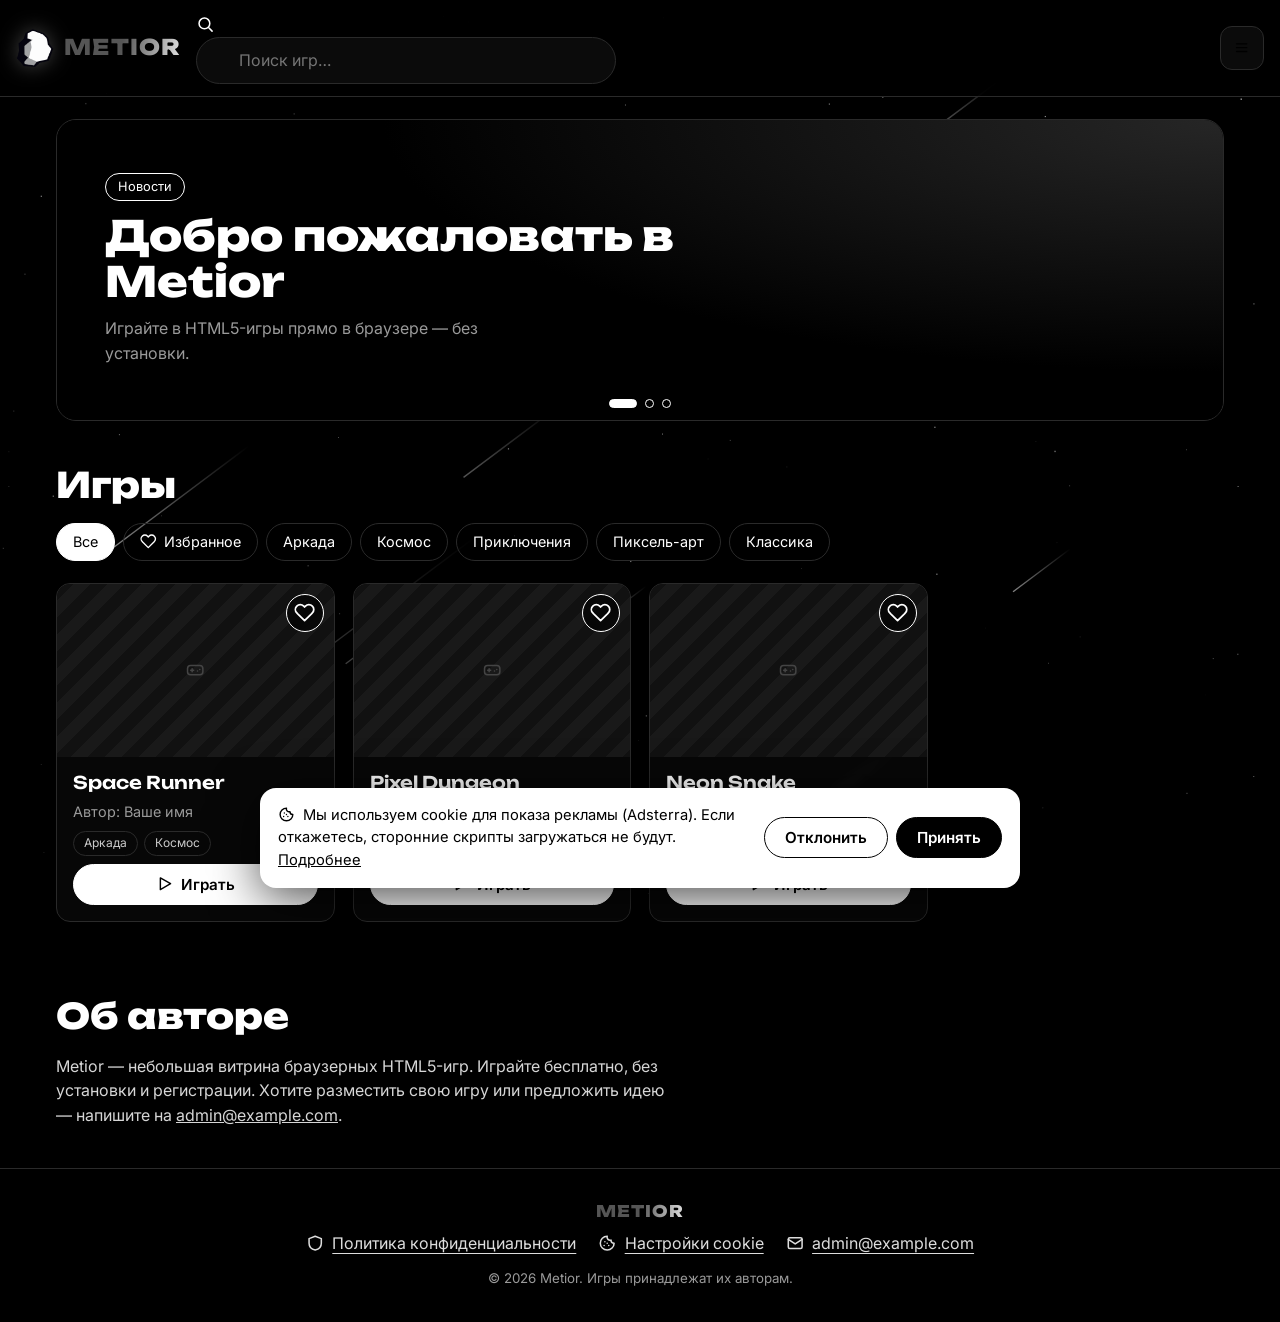
==== index.html @ e120f951 "Add files via upload" ====
<!DOCTYPE html>
<html lang="ru">
<head>
<meta charset="utf-8">
<meta name="viewport" content="width=device-width, initial-scale=1, viewport-fit=cover">
<meta name="referrer" content="strict-origin-when-cross-origin">
<meta name="description" content="Metior — каталог бесплатных HTML5-игр, которые запускаются прямо в браузере.">
<title>Metior — HTML5-игры в браузере</title>
<link rel="preconnect" href="https://fonts.googleapis.com">
<link rel="preconnect" href="https://fonts.gstatic.com" crossorigin>
<link href="https://fonts.googleapis.com/css2?family=Unbounded:wght@500;800&family=Inter:wght@400;500;600&display=swap" rel="stylesheet">
<link rel="icon" href="favicon.png" type="image/png">
<link rel="stylesheet" href="style.css">
</head>
<body>
<canvas id="bg" aria-hidden="true"></canvas>

<header class="top">
  <a class="brand" href="./" aria-label="Metior — на главную">
    <img class="logo" src="logo.png" width="38" height="38" alt="">
    <span class="brand-name">METIOR</span>
  </a>
  <form class="search" role="search" onsubmit="return false">
    <span class="si" data-i="search"></span>
    <input id="q" type="search" placeholder="Поиск игр…" autocomplete="off" aria-label="Поиск игр">
  </form>
  <button id="menuBtn" class="burger" aria-label="Меню" aria-expanded="false" aria-controls="drawer"><svg class="ico burger-ico" viewBox="0 0 24 24" aria-hidden="true"><line x1="4" y1="6" x2="20" y2="6"/><line x1="4" y1="12" x2="20" y2="12"/><line x1="4" y1="18" x2="20" y2="18"/></svg></button>
</header>

<!-- ВСТАВИТЬ КОД ADSTERRA ЗДЕСЬ (верхний баннер)
<div class="ad ad-top"></div>
-->

<main>
  <section class="slider" id="slider" aria-label="Новости и анонсы" aria-roledescription="карусель">
    <div class="track" id="track"></div>
    <div class="dots" id="dots"></div>
  </section>

  <section id="recent" class="games recent" hidden>
    <h2>Недавно играли</h2>
    <div class="grid" id="recentGrid"></div>
  </section>

  <section id="games" class="games">
    <h2>Игры</h2>
    <div class="chips" id="chips" role="group" aria-label="Фильтр по тегам"></div>
    <div class="grid" id="grid"></div>
    <p class="empty" id="empty" hidden><span data-i="search"></span> Ничего не найдено. Попробуйте другой запрос или тег.</p>
  </section>
  <section id="about" class="games about">
    <h2>Об авторе</h2>
    <p><!-- ЗАМЕНИТЕ НА СВОЙ ТЕКСТ -->Metior — небольшая витрина браузерных HTML5-игр. Играйте бесплатно, без установки и регистрации. Хотите разместить свою игру или предложить идею — напишите на <a href="mailto:admin@example.com">admin@example.com</a>.</p>
  </section>
</main>

<!-- ВСТАВИТЬ КОД ADSTERRA ЗДЕСЬ (нижний баннер)
<div class="ad ad-bottom"></div>
-->

<footer class="foot" id="contacts">
  <span class="brand-name small">METIOR</span>
  <nav aria-label="Правовая информация">
    <a href="privacy.html"><span data-i="shield"></span>Политика конфиденциальности</a>
    <button type="button" id="cookieSettings" class="linklike"><span data-i="cookie"></span>Настройки cookie</button>
    <a href="mailto:admin@example.com"><span data-i="mail"></span>admin@example.com</a>
  </nav>
  <small>© <span id="year"></span> Metior. Игры принадлежат их авторам.</small>
</footer>

<div id="scrim" class="scrim"></div>
<aside id="drawer" class="drawer" aria-label="Разделы сайта">
  <p class="drawer-title">Разделы</p>
  <nav>
    <a href="#games"><span data-i="grid"></span>Каталог</a>
    <a href="#slider"><span data-i="news"></span>Новости</a>
    <a href="#recent" id="navRecent" hidden><span data-i="clock"></span>Недавно играли</a>
    <a href="#about"><span data-i="user"></span>Об авторе</a>
    <a href="privacy.html"><span data-i="shield"></span>Политика конфиденциальности</a>
    <a href="#contacts"><span data-i="mail"></span>Контакты</a>
  </nav>
  <p class="drawer-note">Нажмите Esc, чтобы закрыть</p>
</aside>

<div id="player" class="player" hidden>
  <div class="player-bar">
    <a class="btn ghost" href="#games"><span data-i="back"></span>Назад в каталог</a>
    <strong id="playerTitle"></strong>
    <button class="btn ghost" id="fsBtn" type="button"><span data-i="expand"></span>На весь экран</button>
  </div>
  <iframe id="frame" title="Игра" allow="fullscreen; autoplay; gamepad" allowfullscreen referrerpolicy="no-referrer"
    sandbox="allow-scripts allow-same-origin allow-pointer-lock allow-forms allow-popups"></iframe>
</div>

<div id="cookie" class="cookie" role="dialog" aria-label="Согласие на cookie" hidden>
  <p><span data-i="cookie"></span> Мы используем cookie для показа рекламы (Adsterra). Если откажетесь, сторонние скрипты загружаться не будут. <a href="privacy.html">Подробнее</a></p>
  <div class="cookie-btns">
    <button class="btn ghost" id="cookieNo" type="button">Отклонить</button>
    <button class="btn" id="cookieYes" type="button">Принять</button>
  </div>
</div>

<script src="script.js"></script>
</body>
</html>
---- style.css ----
:root{--bg:#000;--fg:#fff;--dim:#9a9a9a;--line:#2a2a2a;--card:rgba(10,10,10,.72);--r:14px;--ease:cubic-bezier(.2,.8,.2,1)}
*{box-sizing:border-box;margin:0}
html{scroll-behavior:smooth;scroll-padding-top:84px}
body{background:var(--bg);color:var(--fg);font:400 16px/1.55 Inter,system-ui,sans-serif;min-height:100vh;overflow-x:hidden}
body.lock{overflow:hidden}
a{color:inherit}
:focus-visible{outline:2px solid #fff;outline-offset:3px}
#bg{position:fixed;inset:0;width:100%;height:100%;z-index:-1}

/* Шапка */
.top{position:sticky;top:0;z-index:20;display:flex;align-items:center;gap:14px;padding:12px max(16px,env(safe-area-inset-right)) 12px max(16px,env(safe-area-inset-left));background:rgba(0,0,0,.65);backdrop-filter:blur(14px);-webkit-backdrop-filter:blur(14px);border-bottom:1px solid var(--line)}
.brand{display:flex;align-items:center;gap:10px;text-decoration:none}
.logo{display:block;object-fit:contain;filter:drop-shadow(0 0 10px rgba(255,255,255,.25));transition:transform .5s var(--ease)}
.brand:hover .logo{transform:rotate(-20deg) scale(1.1)}
.brand-name{font:800 1.35rem/1 Unbounded,sans-serif;letter-spacing:.06em;background:linear-gradient(100deg,#555 20%,#fff 45%,#555 70%);background-size:250% 100%;-webkit-background-clip:text;background-clip:text;color:transparent;animation:shine 4s linear infinite}
.brand-name.small{font-size:1rem}
@keyframes shine{to{background-position:-250% 0}}
.search{flex:1;max-width:420px;position:relative}
.si{position:absolute;left:14px;top:50%;transform:translateY(-50%);color:var(--dim);pointer-events:none;display:flex}
.search input{width:100%;padding:10px 16px 10px 42px;border-radius:99px;border:1px solid var(--line);background:#0b0b0b;color:#fff;font:inherit;transition:border-color .2s,box-shadow .3s}
.search input:focus{outline:0;border-color:#fff;box-shadow:0 0 0 4px rgba(255,255,255,.12)}
.burger{margin-left:auto;width:44px;height:44px;border:1px solid var(--line);border-radius:12px;background:#0b0b0b;display:grid;place-content:center;gap:5px;cursor:pointer;transition:border-color .2s}
.burger:hover{border-color:#fff}
.burger-ico{width:24px;height:24px}
.burger-ico line{transform-box:fill-box;transform-origin:center;transition:transform .35s var(--ease),opacity .2s}
.menu-open .burger-ico line:nth-child(1){transform:translateY(6px) rotate(45deg)}
.menu-open .burger-ico line:nth-child(2){opacity:0}
.menu-open .burger-ico line:nth-child(3){transform:translateY(-6px) rotate(-45deg)}

/* Боковая карточка меню */
.scrim{position:fixed;inset:0;z-index:30;background:rgba(0,0,0,.6);opacity:0;pointer-events:none;transition:opacity .3s}
.drawer{position:fixed;z-index:40;top:12px;right:12px;bottom:12px;width:min(320px,calc(100% - 24px));padding:26px 22px;background:#fff;color:#000;border-radius:20px;transform:translateX(calc(100% + 24px));transition:transform .45s var(--ease);display:flex;flex-direction:column;gap:12px}
.menu-open .scrim{opacity:1;pointer-events:auto}
.menu-open .drawer{transform:none}
.drawer-title{font:800 1.2rem Unbounded,sans-serif}
.drawer nav{display:flex;flex-direction:column}
.drawer nav a{display:flex;align-items:center;gap:12px;padding:14px 4px;border-bottom:1px solid #ddd;text-decoration:none;font-weight:600;transition:padding-left .25s var(--ease)}
.drawer nav a:hover{padding-left:14px}
.drawer-note{margin-top:auto;color:#666;font-size:.85rem}

main{max-width:1200px;margin:0 auto;padding:22px 16px 10px}

/* Слайдер */
.slider{position:relative;overflow:hidden;border-radius:20px;border:1px solid var(--line);background:#050505}
.track{display:flex;transition:transform .8s var(--ease)}
.slide{min-width:100%;min-height:clamp(190px,34vw,300px);padding:clamp(22px,5vw,48px);display:flex;flex-direction:column;justify-content:center;align-items:flex-start;gap:12px;text-decoration:none;background:radial-gradient(120% 140% at 100% 0,#262626 0,#000 60%)}
.slide .tag{font-size:.8rem;padding:3px 12px;border:1px solid #fff;border-radius:99px}
.slide h3{font:800 clamp(1.4rem,4.5vw,2.6rem)/1.1 Unbounded,sans-serif;max-width:18ch}
.slide p{color:var(--dim);max-width:46ch}
.dots{position:absolute;left:0;right:0;bottom:12px;display:flex;justify-content:center;gap:8px}
.dots button{width:9px;height:9px;padding:0;border-radius:99px;border:1px solid #fff;background:transparent;cursor:pointer;transition:width .35s var(--ease),background .2s}
.dots button.on{width:28px;background:#fff}

/* Игры */
.games{padding:42px 0 30px}
.games h2{font:800 clamp(1.6rem,4vw,2.2rem) Unbounded,sans-serif;margin-bottom:16px}
.chips{display:flex;flex-wrap:wrap;gap:8px;margin-bottom:22px}
.chip{display:inline-flex;align-items:center;gap:7px;padding:7px 16px;border-radius:99px;border:1px solid var(--line);background:transparent;color:#fff;font:inherit;font-size:.9rem;cursor:pointer;transition:background .2s,color .2s,border-color .2s}
.chip:hover{border-color:#fff}
.chip.on{background:#fff;color:#000;border-color:#fff}
.grid{display:grid;grid-template-columns:repeat(auto-fill,minmax(250px,1fr));gap:18px}
.card{display:flex;flex-direction:column;background:var(--card);border:1px solid var(--line);border-radius:var(--r);overflow:hidden;backdrop-filter:blur(6px);transition:transform .4s var(--ease),border-color .3s,box-shadow .4s}
.card:hover{transform:translateY(-6px);border-color:#fff;box-shadow:0 14px 40px rgba(255,255,255,.1)}
.cover{aspect-ratio:16/10;overflow:hidden;display:grid;place-items:center;background:repeating-linear-gradient(135deg,#111 0 12px,#191919 12px 24px)}
.cover img{width:100%;height:100%;object-fit:cover;filter:grayscale(1);transition:transform .6s var(--ease),filter .4s}
.card:hover .cover img{transform:scale(1.07);filter:grayscale(0)}
.ph{width:56px;height:56px;color:#444;stroke-width:1.5}
.info{display:flex;flex-direction:column;gap:8px;padding:14px 16px 16px;flex:1}
.info h3{font:600 1.1rem/1.25 Unbounded,sans-serif}
.author{color:var(--dim);font-size:.9rem}
.tags{display:flex;flex-wrap:wrap;gap:6px}
.tags span{font-size:.75rem;padding:2px 10px;border:1px solid var(--line);border-radius:99px;color:#ccc}
.info .btn{margin-top:auto}
.empty{color:var(--dim);padding:30px 0;text-align:center}
.ico{width:1.15em;height:1.15em;flex:none;fill:none;stroke:currentColor;stroke-width:2;stroke-linecap:round;stroke-linejoin:round;vertical-align:-.2em}

/* Кнопки */
.btn{display:inline-flex;justify-content:center;align-items:center;gap:8px;padding:10px 20px;border-radius:99px;border:1px solid #fff;background:#fff;color:#000;font:600 .95rem Inter,sans-serif;text-decoration:none;cursor:pointer;transition:transform .2s var(--ease),background .2s,color .2s}
.btn:hover{transform:translateY(-2px)}
.btn:active{transform:scale(.97)}
.btn.ghost{background:transparent;color:#fff}
.btn.ghost:hover{background:#fff;color:#000}

/* Плеер */
.player{position:fixed;inset:0;z-index:50;background:#000;display:flex;flex-direction:column;animation:pop .35s var(--ease)}
.player[hidden]{display:none}
@keyframes pop{from{opacity:0;transform:scale(.98)}}
.player-bar{display:flex;align-items:center;justify-content:space-between;gap:10px;padding:10px 14px;border-bottom:1px solid var(--line)}
.player-bar strong{font:600 1rem Unbounded,sans-serif;overflow:hidden;text-overflow:ellipsis;white-space:nowrap}
.player iframe{flex:1;width:100%;border:0;background:#000}

/* Подвал */
.foot{display:flex;flex-direction:column;align-items:center;gap:12px;padding:34px 16px calc(34px + env(safe-area-inset-bottom));border-top:1px solid var(--line);background:rgba(0,0,0,.7);text-align:center}
.foot nav{display:flex;flex-wrap:wrap;justify-content:center;gap:8px 22px}
.foot a,.linklike{display:inline-flex;align-items:center;gap:8px;color:#ddd;text-underline-offset:4px}
.linklike{background:none;border:0;font:inherit;cursor:pointer;text-decoration:underline;padding:0}
.foot a:hover,.linklike:hover{color:#fff}
.foot small{color:var(--dim)}

/* Cookie */
.cookie{position:fixed;z-index:60;left:12px;right:12px;bottom:calc(12px + env(safe-area-inset-bottom));max-width:760px;margin:0 auto;display:flex;flex-wrap:wrap;align-items:center;justify-content:space-between;gap:12px;padding:16px 18px;background:#fff;color:#000;border-radius:16px;box-shadow:0 10px 50px rgba(0,0,0,.7);animation:up .5s var(--ease)}
.cookie[hidden]{display:none}
.cookie p{flex:1 1 280px;font-size:.92rem}
.cookie p .ico{margin-right:4px}
.cookie-btns{display:flex;gap:8px}
.cookie .btn{border-color:#000;background:#000;color:#fff}
.cookie .btn.ghost{background:transparent;color:#000}
.cookie .btn.ghost:hover{background:#000;color:#fff}
@keyframes up{from{transform:translateY(120%)}}

/* Появление при прокрутке */
.reveal{opacity:0;transform:translateY(24px);transition:opacity .6s var(--ease),transform .6s var(--ease)}
.reveal.in{opacity:1;transform:none}

/* Privacy */
.doc{max-width:760px;margin:0 auto;padding:36px 16px 20px}
.doc h1{font:800 clamp(1.6rem,5vw,2.3rem) Unbounded,sans-serif;margin-bottom:6px}
.doc h2{font:600 1.15rem Unbounded,sans-serif;margin:30px 0 8px}
.doc p,.doc li{color:#d6d6d6;margin-bottom:8px}
.doc ul{padding-left:22px}
.doc .upd{color:var(--dim)}

@media (max-width:560px){
  .top{gap:10px}.brand-name{font-size:1.05rem}.logo{width:30px;height:30px}
  .grid{grid-template-columns:1fr}
  .player-bar strong{display:none}
}
@media (prefers-reduced-motion:reduce){
  *,*::before,*::after{animation:none!important;transition:none!important}
  html{scroll-behavior:auto}.reveal{opacity:1;transform:none}
}

/* Избранное, недавние, об авторе */
.card{position:relative}
.fav{display:grid;place-items:center;position:absolute;top:10px;right:10px;z-index:2;width:38px;height:38px;border-radius:50%;border:1px solid #fff;background:rgba(0,0,0,.65);color:#fff;font-size:1.15rem;line-height:1;cursor:pointer;backdrop-filter:blur(4px);transition:transform .25s var(--ease),background .2s,color .2s}
.fav:hover{transform:scale(1.12)}
.fav[aria-pressed="true"]{background:#fff;color:#000}
.fav[aria-pressed="true"] .ico{fill:currentColor}
.recent[hidden]{display:none}
.recent{padding-bottom:10px}
.about{max-width:62ch}
.about p{color:#d6d6d6}
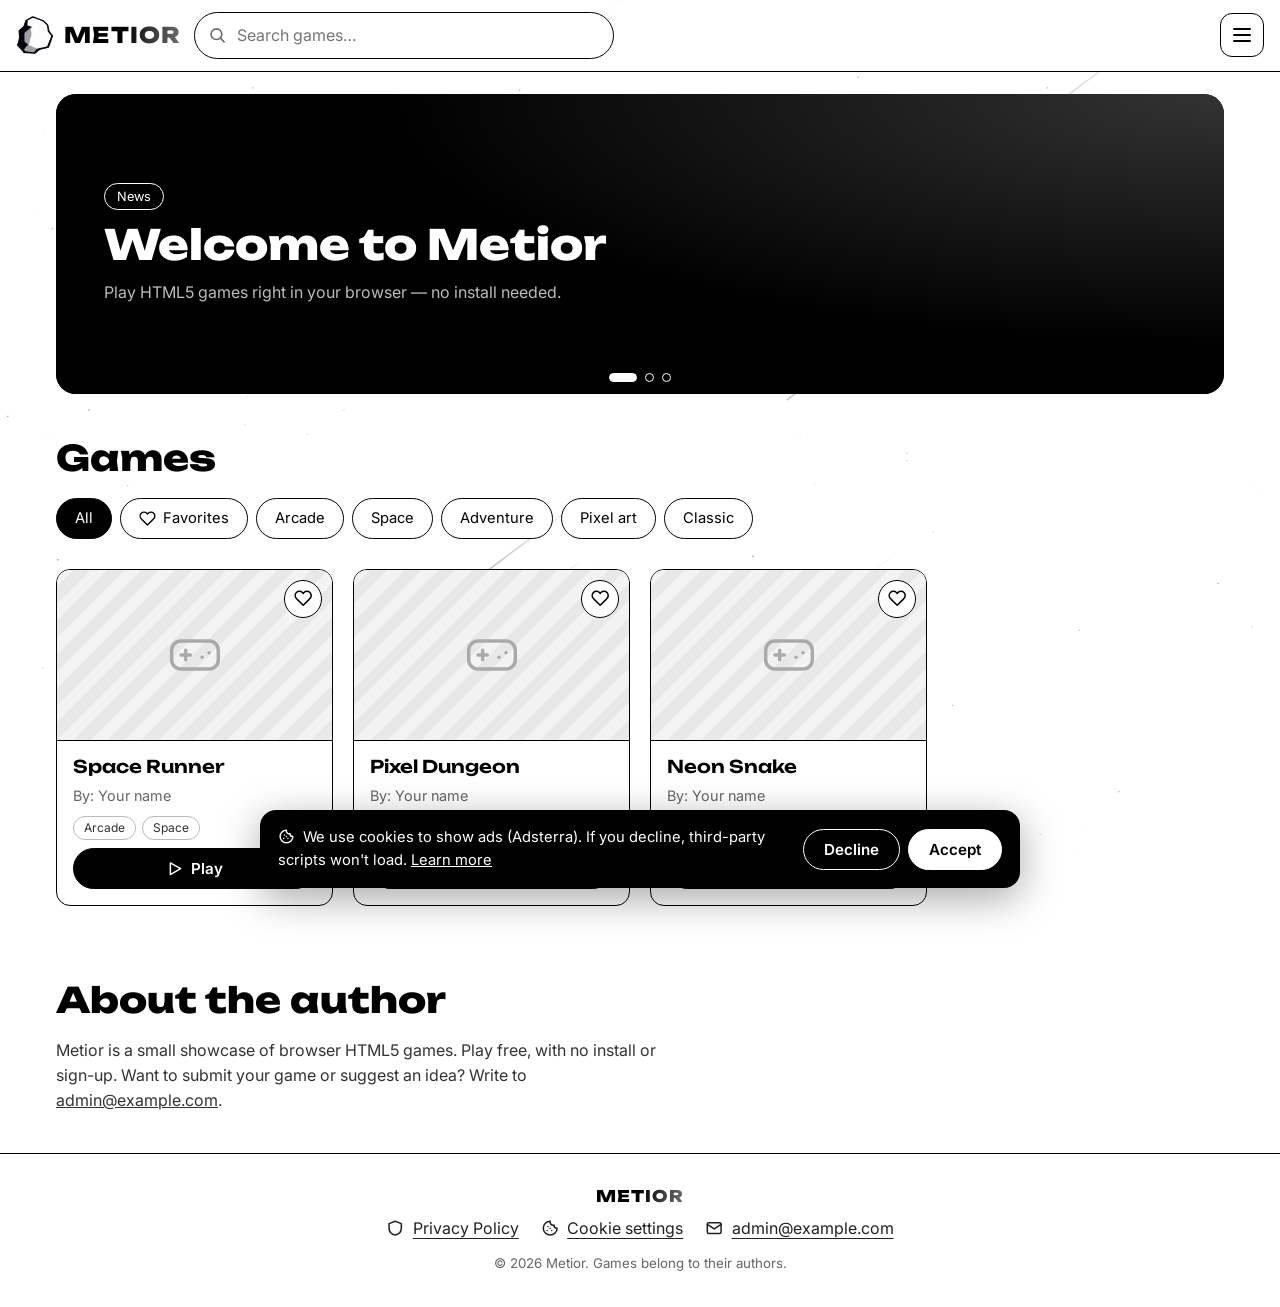
==== commit fb86dc0b: "Add files via upload" ====
--- a/index.html
+++ b/index.html
@@ -1,30 +1,30 @@
 <!DOCTYPE html>
-<html lang="ru">
+<html lang="en">
 <head>
 <meta charset="utf-8">
 <meta name="viewport" content="width=device-width, initial-scale=1, viewport-fit=cover">
 <meta name="referrer" content="strict-origin-when-cross-origin">
-<meta name="description" content="Metior — каталог бесплатных HTML5-игр, которые запускаются прямо в браузере.">
-<title>Metior — HTML5-игры в браузере</title>
+<meta name="description" content="Metior — free HTML5 games that run right in your browser.">
+<title>Metior — HTML5 games in your browser</title>
 <link rel="preconnect" href="https://fonts.googleapis.com">
 <link rel="preconnect" href="https://fonts.gstatic.com" crossorigin>
 <link href="https://fonts.googleapis.com/css2?family=Unbounded:wght@500;800&family=Inter:wght@400;500;600&display=swap" rel="stylesheet">
 <link rel="icon" href="favicon.png" type="image/png">
 <link rel="stylesheet" href="style.css">
 </head>
-<body>
+<body data-title="title_home">
 <canvas id="bg" aria-hidden="true"></canvas>
 
 <header class="top">
-  <a class="brand" href="./" aria-label="Metior — на главную">
+  <a class="brand" href="./" aria-label="Metior">
     <img class="logo" src="logo.png" width="38" height="38" alt="">
     <span class="brand-name">METIOR</span>
   </a>
   <form class="search" role="search" onsubmit="return false">
-    <span class="si" data-i="search"></span>
-    <input id="q" type="search" placeholder="Поиск игр…" autocomplete="off" aria-label="Поиск игр">
+    <span class="si"><span data-i="search"></span></span>
+    <input id="q" type="search" data-t-ph="search_ph" data-t-aria="search_aria" autocomplete="off">
   </form>
-  <button id="menuBtn" class="burger" aria-label="Меню" aria-expanded="false" aria-controls="drawer"><svg class="ico burger-ico" viewBox="0 0 24 24" aria-hidden="true"><line x1="4" y1="6" x2="20" y2="6"/><line x1="4" y1="12" x2="20" y2="12"/><line x1="4" y1="18" x2="20" y2="18"/></svg></button>
+  <button id="menuBtn" class="burger" data-t-aria="menu_aria" aria-expanded="false" aria-controls="drawer"><svg class="ico burger-ico" viewBox="0 0 24 24" aria-hidden="true"><line x1="4" y1="6" x2="20" y2="6"/><line x1="4" y1="12" x2="20" y2="12"/><line x1="4" y1="18" x2="20" y2="18"/></svg></button>
 </header>
 
 <!-- ВСТАВИТЬ КОД ADSTERRA ЗДЕСЬ (верхний баннер)
@@ -32,25 +32,27 @@
 -->
 
 <main>
-  <section class="slider" id="slider" aria-label="Новости и анонсы" aria-roledescription="карусель">
+  <section class="slider" id="slider" data-t-aria="news_aria" aria-roledescription="carousel">
     <div class="track" id="track"></div>
     <div class="dots" id="dots"></div>
   </section>
 
   <section id="recent" class="games recent" hidden>
-    <h2>Недавно играли</h2>
+    <h2 data-t="recent"></h2>
     <div class="grid" id="recentGrid"></div>
   </section>
 
   <section id="games" class="games">
-    <h2>Игры</h2>
-    <div class="chips" id="chips" role="group" aria-label="Фильтр по тегам"></div>
+    <h2 data-t="games"></h2>
+    <div class="chips" id="chips" role="group" data-t-aria="filter_aria"></div>
     <div class="grid" id="grid"></div>
-    <p class="empty" id="empty" hidden><span data-i="search"></span> Ничего не найдено. Попробуйте другой запрос или тег.</p>
+    <p class="empty" id="empty" hidden><span data-i="search"></span> <span data-t="empty"></span></p>
   </section>
+
   <section id="about" class="games about">
-    <h2>Об авторе</h2>
-    <p><!-- ЗАМЕНИТЕ НА СВОЙ ТЕКСТ -->Metior — небольшая витрина браузерных HTML5-игр. Играйте бесплатно, без установки и регистрации. Хотите разместить свою игру или предложить идею — напишите на <a href="mailto:admin@example.com">admin@example.com</a>.</p>
+    <h2 data-t="about_title"></h2>
+    <!-- ЗАМЕНИТЕ ТЕКСТ В script.js (I18N: about_text) -->
+    <p><span data-t="about_text"></span> <a href="mailto:admin@example.com">admin@example.com</a>.</p>
   </section>
 </main>
 
@@ -60,43 +62,55 @@
 
 <footer class="foot" id="contacts">
   <span class="brand-name small">METIOR</span>
-  <nav aria-label="Правовая информация">
-    <a href="privacy.html"><span data-i="shield"></span>Политика конфиденциальности</a>
-    <button type="button" id="cookieSettings" class="linklike"><span data-i="cookie"></span>Настройки cookie</button>
+  <nav aria-label="Legal">
+    <a href="privacy.html"><span data-i="shield"></span><span data-t="privacy"></span></a>
+    <button type="button" id="cookieSettings" class="linklike"><span data-i="cookie"></span><span data-t="cookie_settings"></span></button>
     <a href="mailto:admin@example.com"><span data-i="mail"></span>admin@example.com</a>
   </nav>
-  <small>© <span id="year"></span> Metior. Игры принадлежат их авторам.</small>
+  <small>© <span id="year"></span> Metior. <span data-t="rights"></span></small>
 </footer>
 
 <div id="scrim" class="scrim"></div>
-<aside id="drawer" class="drawer" aria-label="Разделы сайта">
-  <p class="drawer-title">Разделы</p>
+<aside id="drawer" class="drawer" aria-label="Menu">
+  <p class="drawer-title" data-t="sections"></p>
   <nav>
-    <a href="#games"><span data-i="grid"></span>Каталог</a>
-    <a href="#slider"><span data-i="news"></span>Новости</a>
-    <a href="#recent" id="navRecent" hidden><span data-i="clock"></span>Недавно играли</a>
-    <a href="#about"><span data-i="user"></span>Об авторе</a>
-    <a href="privacy.html"><span data-i="shield"></span>Политика конфиденциальности</a>
-    <a href="#contacts"><span data-i="mail"></span>Контакты</a>
+    <a href="#games"><span data-i="grid"></span><span data-t="catalog"></span></a>
+    <a href="#slider"><span data-i="news"></span><span data-t="news"></span></a>
+    <a href="#recent" id="navRecent" hidden><span data-i="clock"></span><span data-t="recent"></span></a>
+    <a href="#about"><span data-i="user"></span><span data-t="about"></span></a>
+    <a href="privacy.html"><span data-i="shield"></span><span data-t="privacy"></span></a>
+    <a href="#contacts"><span data-i="mail"></span><span data-t="contacts"></span></a>
+    <button type="button" data-open-settings><span data-i="sliders"></span><span data-t="settings"></span></button>
   </nav>
-  <p class="drawer-note">Нажмите Esc, чтобы закрыть</p>
+  <p class="drawer-note" data-t="esc_note"></p>
 </aside>
+
+<div id="settings" class="modal" role="dialog" aria-modal="true" aria-labelledby="setTitle" hidden>
+  <div class="modal-card">
+    <div class="modal-head">
+      <h2 id="setTitle" data-t="settings"></h2>
+      <button type="button" class="iconbtn" id="settingsClose" data-t-aria="close"><span data-i="x"></span></button>
+    </div>
+    <p class="set-label"><span data-i="globe"></span><span data-t="language"></span></p>
+    <div class="seg" role="group"><button type="button" data-lang-btn="en">English</button><button type="button" data-lang-btn="ru">Русский</button></div>
+  </div>
+</div>
 
 <div id="player" class="player" hidden>
   <div class="player-bar">
-    <a class="btn ghost" href="#games"><span data-i="back"></span>Назад в каталог</a>
+    <a class="btn ghost" href="#games"><span data-i="back"></span><span data-t="back"></span></a>
     <strong id="playerTitle"></strong>
-    <button class="btn ghost" id="fsBtn" type="button"><span data-i="expand"></span>На весь экран</button>
+    <button class="btn ghost" id="fsBtn" type="button"><span data-i="expand"></span><span data-t="fullscreen"></span></button>
   </div>
-  <iframe id="frame" title="Игра" allow="fullscreen; autoplay; gamepad" allowfullscreen referrerpolicy="no-referrer"
+  <iframe id="frame" title="Game" allow="fullscreen; autoplay; gamepad" allowfullscreen referrerpolicy="no-referrer"
     sandbox="allow-scripts allow-same-origin allow-pointer-lock allow-forms allow-popups"></iframe>
 </div>
 
-<div id="cookie" class="cookie" role="dialog" aria-label="Согласие на cookie" hidden>
-  <p><span data-i="cookie"></span> Мы используем cookie для показа рекламы (Adsterra). Если откажетесь, сторонние скрипты загружаться не будут. <a href="privacy.html">Подробнее</a></p>
+<div id="cookie" class="cookie" role="dialog" aria-label="Cookies" hidden>
+  <p><span data-i="cookie"></span> <span data-t="cookie_text"></span> <a href="privacy.html" data-t="learn_more"></a></p>
   <div class="cookie-btns">
-    <button class="btn ghost" id="cookieNo" type="button">Отклонить</button>
-    <button class="btn" id="cookieYes" type="button">Принять</button>
+    <button class="btn ghost" id="cookieNo" type="button" data-t="decline"></button>
+    <button class="btn" id="cookieYes" type="button" data-t="accept"></button>
   </div>
 </div>
 
--- a/style.css
+++ b/style.css
@@ -1,52 +1,59 @@
-:root{--bg:#000;--fg:#fff;--dim:#9a9a9a;--line:#2a2a2a;--card:rgba(10,10,10,.72);--r:14px;--ease:cubic-bezier(.2,.8,.2,1)}
+:root{--fg:#000;--dim:#666;--line:#d4d4d4;--r:14px;--ease:cubic-bezier(.2,.8,.2,1)}
 *{box-sizing:border-box;margin:0}
 html{scroll-behavior:smooth;scroll-padding-top:84px}
-body{background:var(--bg);color:var(--fg);font:400 16px/1.55 Inter,system-ui,sans-serif;min-height:100vh;overflow-x:hidden}
+body{background:#fff;color:var(--fg);font:400 16px/1.55 Inter,system-ui,sans-serif;min-height:100vh;overflow-x:hidden}
 body.lock{overflow:hidden}
 a{color:inherit}
-:focus-visible{outline:2px solid #fff;outline-offset:3px}
+button{color:inherit;font:inherit}
+:focus-visible{outline:2px solid #000;outline-offset:3px}
 #bg{position:fixed;inset:0;width:100%;height:100%;z-index:-1}
+html[lang="en"] [data-lang="ru"],html[lang="ru"] [data-lang="en"]{display:none}
+.ico{width:1.15em;height:1.15em;flex:none;fill:none;stroke:currentColor;stroke-width:2;stroke-linecap:round;stroke-linejoin:round;vertical-align:-.2em}
 
 /* Шапка */
-.top{position:sticky;top:0;z-index:20;display:flex;align-items:center;gap:14px;padding:12px max(16px,env(safe-area-inset-right)) 12px max(16px,env(safe-area-inset-left));background:rgba(0,0,0,.65);backdrop-filter:blur(14px);-webkit-backdrop-filter:blur(14px);border-bottom:1px solid var(--line)}
+.top{position:sticky;top:0;z-index:20;display:flex;align-items:center;gap:12px;padding:12px max(16px,env(safe-area-inset-right)) 12px max(16px,env(safe-area-inset-left));background:rgba(255,255,255,.82);backdrop-filter:blur(14px);-webkit-backdrop-filter:blur(14px);border-bottom:1.5px solid #000}
 .brand{display:flex;align-items:center;gap:10px;text-decoration:none}
-.logo{display:block;object-fit:contain;filter:drop-shadow(0 0 10px rgba(255,255,255,.25));transition:transform .5s var(--ease)}
+.logo{display:block;object-fit:contain;transition:transform .5s var(--ease)}
 .brand:hover .logo{transform:rotate(-20deg) scale(1.1)}
-.brand-name{font:800 1.35rem/1 Unbounded,sans-serif;letter-spacing:.06em;background:linear-gradient(100deg,#555 20%,#fff 45%,#555 70%);background-size:250% 100%;-webkit-background-clip:text;background-clip:text;color:transparent;animation:shine 4s linear infinite}
+.brand-name{font:800 1.35rem/1 Unbounded,sans-serif;letter-spacing:.06em;background:linear-gradient(100deg,#000 20%,#8a8a8a 45%,#000 70%);background-size:250% 100%;-webkit-background-clip:text;background-clip:text;color:transparent;animation:shine 4s linear infinite}
 .brand-name.small{font-size:1rem}
 @keyframes shine{to{background-position:-250% 0}}
-.search{flex:1;max-width:420px;position:relative}
+.search{flex:1;min-width:0;max-width:420px;position:relative}
 .si{position:absolute;left:14px;top:50%;transform:translateY(-50%);color:var(--dim);pointer-events:none;display:flex}
-.search input{width:100%;padding:10px 16px 10px 42px;border-radius:99px;border:1px solid var(--line);background:#0b0b0b;color:#fff;font:inherit;transition:border-color .2s,box-shadow .3s}
-.search input:focus{outline:0;border-color:#fff;box-shadow:0 0 0 4px rgba(255,255,255,.12)}
-.burger{margin-left:auto;width:44px;height:44px;border:1px solid var(--line);border-radius:12px;background:#0b0b0b;display:grid;place-content:center;gap:5px;cursor:pointer;transition:border-color .2s}
-.burger:hover{border-color:#fff}
+.search input{width:100%;padding:10px 16px 10px 42px;border-radius:99px;border:1.5px solid #000;background:#fff;color:#000;font:inherit;transition:box-shadow .25s}
+.search input:focus{outline:0;box-shadow:3px 3px 0 #000}
+.burger,.iconbtn{display:grid;place-items:center;flex:none;border:1.5px solid #000;background:#fff;color:#000;cursor:pointer;transition:background .2s,color .2s}
+.burger{margin-left:auto;width:44px;height:44px;border-radius:12px}
+.iconbtn{width:40px;height:40px;border-radius:50%}
+.burger:hover,.iconbtn:hover{background:#000;color:#fff}
 .burger-ico{width:24px;height:24px}
 .burger-ico line{transform-box:fill-box;transform-origin:center;transition:transform .35s var(--ease),opacity .2s}
 .menu-open .burger-ico line:nth-child(1){transform:translateY(6px) rotate(45deg)}
 .menu-open .burger-ico line:nth-child(2){opacity:0}
 .menu-open .burger-ico line:nth-child(3){transform:translateY(-6px) rotate(-45deg)}
 
-/* Боковая карточка меню */
-.scrim{position:fixed;inset:0;z-index:30;background:rgba(0,0,0,.6);opacity:0;pointer-events:none;transition:opacity .3s}
-.drawer{position:fixed;z-index:40;top:12px;right:12px;bottom:12px;width:min(320px,calc(100% - 24px));padding:26px 22px;background:#fff;color:#000;border-radius:20px;transform:translateX(calc(100% + 24px));transition:transform .45s var(--ease);display:flex;flex-direction:column;gap:12px}
+/* Боковая карточка */
+.scrim{position:fixed;inset:0;z-index:30;background:rgba(0,0,0,.45);opacity:0;pointer-events:none;transition:opacity .3s}
+.drawer{position:fixed;z-index:40;top:12px;right:12px;bottom:12px;width:min(320px,calc(100% - 24px));padding:26px 22px;background:#000;color:#fff;border-radius:20px;transform:translateX(calc(100% + 24px));transition:transform .45s var(--ease);display:flex;flex-direction:column;gap:12px;overflow-y:auto}
 .menu-open .scrim{opacity:1;pointer-events:auto}
 .menu-open .drawer{transform:none}
 .drawer-title{font:800 1.2rem Unbounded,sans-serif}
 .drawer nav{display:flex;flex-direction:column}
-.drawer nav a{display:flex;align-items:center;gap:12px;padding:14px 4px;border-bottom:1px solid #ddd;text-decoration:none;font-weight:600;transition:padding-left .25s var(--ease)}
-.drawer nav a:hover{padding-left:14px}
-.drawer-note{margin-top:auto;color:#666;font-size:.85rem}
+.drawer nav a,.drawer nav button{display:flex;align-items:center;gap:12px;width:100%;padding:14px 4px;border:0;border-bottom:1px solid #333;background:none;color:#fff;text-align:left;text-decoration:none;font-weight:600;cursor:pointer;transition:padding-left .25s var(--ease)}
+.drawer nav a:hover,.drawer nav button:hover{padding-left:14px}
+.drawer :focus-visible{outline-color:#fff}
+.drawer-note{margin-top:auto;color:#888;font-size:.85rem}
 
 main{max-width:1200px;margin:0 auto;padding:22px 16px 10px}
 
 /* Слайдер */
-.slider{position:relative;overflow:hidden;border-radius:20px;border:1px solid var(--line);background:#050505}
+.slider{position:relative;overflow:hidden;border-radius:20px;background:#000;color:#fff}
 .track{display:flex;transition:transform .8s var(--ease)}
-.slide{min-width:100%;min-height:clamp(190px,34vw,300px);padding:clamp(22px,5vw,48px);display:flex;flex-direction:column;justify-content:center;align-items:flex-start;gap:12px;text-decoration:none;background:radial-gradient(120% 140% at 100% 0,#262626 0,#000 60%)}
+.slide{min-width:100%;min-height:clamp(190px,34vw,300px);padding:clamp(22px,5vw,48px);display:flex;flex-direction:column;justify-content:center;align-items:flex-start;gap:12px;text-decoration:none;background:radial-gradient(120% 140% at 100% 0,#333 0,#000 60%)}
 .slide .tag{font-size:.8rem;padding:3px 12px;border:1px solid #fff;border-radius:99px}
 .slide h3{font:800 clamp(1.4rem,4.5vw,2.6rem)/1.1 Unbounded,sans-serif;max-width:18ch}
-.slide p{color:var(--dim);max-width:46ch}
+.slide p{color:#bbb;max-width:46ch}
+.slide:focus-visible{outline-color:#fff;outline-offset:-4px}
 .dots{position:absolute;left:0;right:0;bottom:12px;display:flex;justify-content:center;gap:8px}
 .dots button{width:9px;height:9px;padding:0;border-radius:99px;border:1px solid #fff;background:transparent;cursor:pointer;transition:width .35s var(--ease),background .2s}
 .dots button.on{width:28px;background:#fff}
@@ -54,74 +61,98 @@
 /* Игры */
 .games{padding:42px 0 30px}
 .games h2{font:800 clamp(1.6rem,4vw,2.2rem) Unbounded,sans-serif;margin-bottom:16px}
-.chips{display:flex;flex-wrap:wrap;gap:8px;margin-bottom:22px}
-.chip{display:inline-flex;align-items:center;gap:7px;padding:7px 16px;border-radius:99px;border:1px solid var(--line);background:transparent;color:#fff;font:inherit;font-size:.9rem;cursor:pointer;transition:background .2s,color .2s,border-color .2s}
-.chip:hover{border-color:#fff}
-.chip.on{background:#fff;color:#000;border-color:#fff}
-.grid{display:grid;grid-template-columns:repeat(auto-fill,minmax(250px,1fr));gap:18px}
-.card{display:flex;flex-direction:column;background:var(--card);border:1px solid var(--line);border-radius:var(--r);overflow:hidden;backdrop-filter:blur(6px);transition:transform .4s var(--ease),border-color .3s,box-shadow .4s}
-.card:hover{transform:translateY(-6px);border-color:#fff;box-shadow:0 14px 40px rgba(255,255,255,.1)}
-.cover{aspect-ratio:16/10;overflow:hidden;display:grid;place-items:center;background:repeating-linear-gradient(135deg,#111 0 12px,#191919 12px 24px)}
+.chips{display:flex;flex-wrap:nowrap;gap:8px;margin:0 -16px 22px;padding:2px 16px 8px;overflow-x:auto;scroll-snap-type:x proximity;scrollbar-width:none;-webkit-overflow-scrolling:touch}
+.chips::-webkit-scrollbar{display:none}
+.chip{flex:none;scroll-snap-align:start;white-space:nowrap;display:inline-flex;align-items:center;gap:7px;padding:8px 18px;border-radius:99px;border:1.5px solid #000;background:#fff;color:#000;font-size:.92rem;cursor:pointer;transition:background .2s,color .2s}
+.chip:hover{background:#eee}
+.chip.on,.chip.on:hover{background:#000;color:#fff}
+.grid{display:grid;grid-template-columns:repeat(auto-fill,minmax(250px,1fr));gap:20px}
+.card{position:relative;display:flex;flex-direction:column;background:#fff;border:1.5px solid #000;border-radius:var(--r);overflow:hidden;transition:transform .35s var(--ease),box-shadow .35s var(--ease)}
+.card:hover{transform:translate(-4px,-4px);box-shadow:7px 7px 0 #000}
+.cover{aspect-ratio:16/10;overflow:hidden;display:grid;place-items:center;border-bottom:1.5px solid #000;background:repeating-linear-gradient(135deg,#f3f3f3 0 12px,#e8e8e8 12px 24px)}
 .cover img{width:100%;height:100%;object-fit:cover;filter:grayscale(1);transition:transform .6s var(--ease),filter .4s}
 .card:hover .cover img{transform:scale(1.07);filter:grayscale(0)}
-.ph{width:56px;height:56px;color:#444;stroke-width:1.5}
+.ph{width:56px;height:56px;color:#aaa;stroke-width:1.5}
 .info{display:flex;flex-direction:column;gap:8px;padding:14px 16px 16px;flex:1}
 .info h3{font:600 1.1rem/1.25 Unbounded,sans-serif}
 .author{color:var(--dim);font-size:.9rem}
 .tags{display:flex;flex-wrap:wrap;gap:6px}
-.tags span{font-size:.75rem;padding:2px 10px;border:1px solid var(--line);border-radius:99px;color:#ccc}
+.tags span{font-size:.75rem;padding:2px 10px;border:1px solid #bbb;border-radius:99px;color:#333}
 .info .btn{margin-top:auto}
+.fav{display:grid;place-items:center;position:absolute;top:10px;right:10px;z-index:2;width:38px;height:38px;border-radius:50%;border:1.5px solid #000;background:#fff;color:#000;cursor:pointer;transition:transform .25s var(--ease),background .2s,color .2s}
+.fav:hover{transform:scale(1.12)}
+.fav[aria-pressed="true"]{background:#000;color:#fff}
+.fav[aria-pressed="true"] .ico{fill:currentColor}
 .empty{color:var(--dim);padding:30px 0;text-align:center}
-.ico{width:1.15em;height:1.15em;flex:none;fill:none;stroke:currentColor;stroke-width:2;stroke-linecap:round;stroke-linejoin:round;vertical-align:-.2em}
+.recent[hidden]{display:none}
+.recent{padding-bottom:10px}
+.about{max-width:62ch}
+.about p{color:#333}
 
 /* Кнопки */
-.btn{display:inline-flex;justify-content:center;align-items:center;gap:8px;padding:10px 20px;border-radius:99px;border:1px solid #fff;background:#fff;color:#000;font:600 .95rem Inter,sans-serif;text-decoration:none;cursor:pointer;transition:transform .2s var(--ease),background .2s,color .2s}
+.btn{display:inline-flex;justify-content:center;align-items:center;gap:8px;padding:10px 20px;border-radius:99px;border:1.5px solid #000;background:#000;color:#fff;font:600 .95rem Inter,sans-serif;text-decoration:none;cursor:pointer;transition:transform .2s var(--ease),background .2s,color .2s}
 .btn:hover{transform:translateY(-2px)}
 .btn:active{transform:scale(.97)}
-.btn.ghost{background:transparent;color:#fff}
-.btn.ghost:hover{background:#fff;color:#000}
+.btn.ghost{background:#fff;color:#000}
+.btn.ghost:hover{background:#000;color:#fff}
 
-/* Плеер */
-.player{position:fixed;inset:0;z-index:50;background:#000;display:flex;flex-direction:column;animation:pop .35s var(--ease)}
+/* Плеер (тёмный, чтобы игры смотрелись лучше) */
+.player{position:fixed;inset:0;z-index:50;background:#000;color:#fff;display:flex;flex-direction:column;animation:pop .35s var(--ease)}
 .player[hidden]{display:none}
 @keyframes pop{from{opacity:0;transform:scale(.98)}}
-.player-bar{display:flex;align-items:center;justify-content:space-between;gap:10px;padding:10px 14px;border-bottom:1px solid var(--line)}
+.player-bar{display:flex;align-items:center;justify-content:space-between;gap:10px;padding:10px 14px;border-bottom:1px solid #333}
 .player-bar strong{font:600 1rem Unbounded,sans-serif;overflow:hidden;text-overflow:ellipsis;white-space:nowrap}
+.player .btn.ghost{background:transparent;color:#fff;border-color:#fff}
+.player .btn.ghost:hover{background:#fff;color:#000}
+.player :focus-visible{outline-color:#fff}
 .player iframe{flex:1;width:100%;border:0;background:#000}
 
 /* Подвал */
-.foot{display:flex;flex-direction:column;align-items:center;gap:12px;padding:34px 16px calc(34px + env(safe-area-inset-bottom));border-top:1px solid var(--line);background:rgba(0,0,0,.7);text-align:center}
+.foot{display:flex;flex-direction:column;align-items:center;gap:12px;padding:34px 16px calc(34px + env(safe-area-inset-bottom));border-top:1.5px solid #000;background:rgba(255,255,255,.88);text-align:center}
 .foot nav{display:flex;flex-wrap:wrap;justify-content:center;gap:8px 22px}
-.foot a,.linklike{display:inline-flex;align-items:center;gap:8px;color:#ddd;text-underline-offset:4px}
-.linklike{background:none;border:0;font:inherit;cursor:pointer;text-decoration:underline;padding:0}
-.foot a:hover,.linklike:hover{color:#fff}
+.foot a,.linklike{display:inline-flex;align-items:center;gap:8px;color:#222;text-underline-offset:4px}
+.linklike{background:none;border:0;cursor:pointer;text-decoration:underline;padding:0}
+.foot a:hover,.linklike:hover{color:#000}
 .foot small{color:var(--dim)}
 
 /* Cookie */
-.cookie{position:fixed;z-index:60;left:12px;right:12px;bottom:calc(12px + env(safe-area-inset-bottom));max-width:760px;margin:0 auto;display:flex;flex-wrap:wrap;align-items:center;justify-content:space-between;gap:12px;padding:16px 18px;background:#fff;color:#000;border-radius:16px;box-shadow:0 10px 50px rgba(0,0,0,.7);animation:up .5s var(--ease)}
+.cookie{position:fixed;z-index:60;left:12px;right:12px;bottom:calc(12px + env(safe-area-inset-bottom));max-width:760px;margin:0 auto;display:flex;flex-wrap:wrap;align-items:center;justify-content:space-between;gap:12px;padding:16px 18px;background:#000;color:#fff;border-radius:16px;box-shadow:0 10px 40px rgba(0,0,0,.35);animation:up .5s var(--ease)}
 .cookie[hidden]{display:none}
 .cookie p{flex:1 1 280px;font-size:.92rem}
 .cookie p .ico{margin-right:4px}
 .cookie-btns{display:flex;gap:8px}
-.cookie .btn{border-color:#000;background:#000;color:#fff}
-.cookie .btn.ghost{background:transparent;color:#000}
-.cookie .btn.ghost:hover{background:#000;color:#fff}
+.cookie .btn{background:#fff;color:#000;border-color:#fff}
+.cookie .btn.ghost{background:transparent;color:#fff}
+.cookie .btn.ghost:hover{background:#fff;color:#000}
+.cookie :focus-visible{outline-color:#fff}
 @keyframes up{from{transform:translateY(120%)}}
 
+/* Настройки */
+.modal{position:fixed;inset:0;z-index:70;display:grid;place-items:center;padding:16px;background:rgba(0,0,0,.5)}
+.modal[hidden]{display:none}
+.modal-card{width:min(380px,100%);background:#fff;color:#000;border:1.5px solid #000;border-radius:20px;padding:20px;box-shadow:8px 8px 0 #000;animation:pop .3s var(--ease)}
+.modal-head{display:flex;justify-content:space-between;align-items:center;margin-bottom:18px}
+.modal-head h2{font:800 1.2rem Unbounded,sans-serif}
+.set-label{display:flex;align-items:center;gap:8px;font-weight:600;margin-bottom:10px}
+.seg{display:flex;gap:8px}
+.seg button{flex:1;padding:12px;border-radius:12px;border:1.5px solid #000;background:#fff;color:#000;font-weight:600;cursor:pointer;transition:background .2s,color .2s}
+.seg button[aria-pressed="true"]{background:#000;color:#fff}
+
 /* Появление при прокрутке */
-.reveal{opacity:0;transform:translateY(24px);transition:opacity .6s var(--ease),transform .6s var(--ease)}
+.reveal{opacity:0;transform:translateY(24px);transition:opacity .6s var(--ease),transform .6s var(--ease),box-shadow .35s var(--ease)}
 .reveal.in{opacity:1;transform:none}
+.reveal.in:hover{transform:translate(-4px,-4px)}
 
 /* Privacy */
 .doc{max-width:760px;margin:0 auto;padding:36px 16px 20px}
 .doc h1{font:800 clamp(1.6rem,5vw,2.3rem) Unbounded,sans-serif;margin-bottom:6px}
 .doc h2{font:600 1.15rem Unbounded,sans-serif;margin:30px 0 8px}
-.doc p,.doc li{color:#d6d6d6;margin-bottom:8px}
+.doc p,.doc li{color:#333;margin-bottom:8px}
 .doc ul{padding-left:22px}
 .doc .upd{color:var(--dim)}
 
 @media (max-width:560px){
-  .top{gap:10px}.brand-name{font-size:1.05rem}.logo{width:30px;height:30px}
+  .top{gap:10px}.brand{gap:8px}.brand-name{font-size:1.05rem}.logo{width:30px;height:30px}
   .grid{grid-template-columns:1fr}
   .player-bar strong{display:none}
 }
@@ -129,14 +160,3 @@
   *,*::before,*::after{animation:none!important;transition:none!important}
   html{scroll-behavior:auto}.reveal{opacity:1;transform:none}
 }
-
-/* Избранное, недавние, об авторе */
-.card{position:relative}
-.fav{display:grid;place-items:center;position:absolute;top:10px;right:10px;z-index:2;width:38px;height:38px;border-radius:50%;border:1px solid #fff;background:rgba(0,0,0,.65);color:#fff;font-size:1.15rem;line-height:1;cursor:pointer;backdrop-filter:blur(4px);transition:transform .25s var(--ease),background .2s,color .2s}
-.fav:hover{transform:scale(1.12)}
-.fav[aria-pressed="true"]{background:#fff;color:#000}
-.fav[aria-pressed="true"] .ico{fill:currentColor}
-.recent[hidden]{display:none}
-.recent{padding-bottom:10px}
-.about{max-width:62ch}
-.about p{color:#d6d6d6}
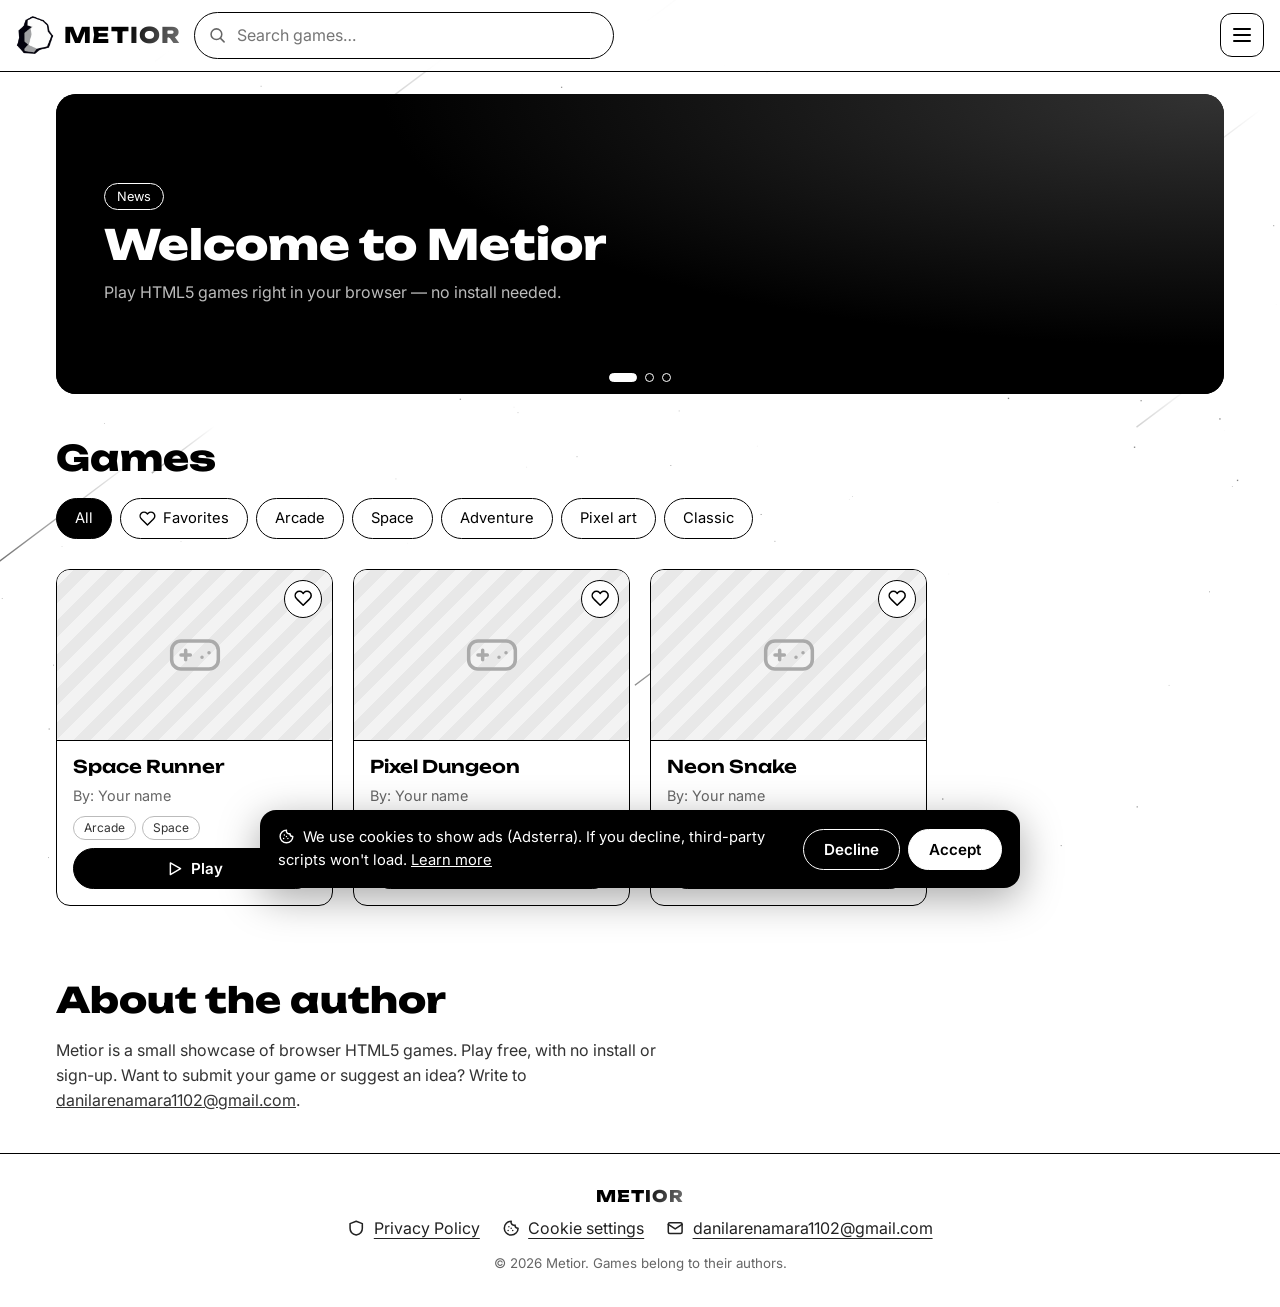
==== commit 83d5641f: "Add files via upload" ====
--- a/index.html
+++ b/index.html
@@ -27,9 +27,8 @@
   <button id="menuBtn" class="burger" data-t-aria="menu_aria" aria-expanded="false" aria-controls="drawer"><svg class="ico burger-ico" viewBox="0 0 24 24" aria-hidden="true"><line x1="4" y1="6" x2="20" y2="6"/><line x1="4" y1="12" x2="20" y2="12"/><line x1="4" y1="18" x2="20" y2="18"/></svg></button>
 </header>
 
-<!-- ВСТАВИТЬ КОД ADSTERRA ЗДЕСЬ (верхний баннер)
-<div class="ad ad-top"></div>
--->
+<!-- Верхний рекламный слот. Коды Adsterra лежат в script.js (const ADS) и грузятся только после «Принять» -->
+<div class="ad" id="adTop"></div>
 
 <main>
   <section class="slider" id="slider" data-t-aria="news_aria" aria-roledescription="carousel">
@@ -49,23 +48,24 @@
     <p class="empty" id="empty" hidden><span data-i="search"></span> <span data-t="empty"></span></p>
   </section>
 
+  <div class="ad ad-native" id="adNative"></div>
+
   <section id="about" class="games about">
     <h2 data-t="about_title"></h2>
     <!-- ЗАМЕНИТЕ ТЕКСТ В script.js (I18N: about_text) -->
-    <p><span data-t="about_text"></span> <a href="mailto:admin@example.com">admin@example.com</a>.</p>
+    <p><span data-t="about_text"></span> <a href="mailto:danilarenamara1102@gmail.com">danilarenamara1102@gmail.com</a>.</p>
   </section>
 </main>
 
-<!-- ВСТАВИТЬ КОД ADSTERRA ЗДЕСЬ (нижний баннер)
-<div class="ad ad-bottom"></div>
--->
+<!-- Нижний рекламный слот -->
+<div class="ad" id="adBottom"></div>
 
 <footer class="foot" id="contacts">
   <span class="brand-name small">METIOR</span>
   <nav aria-label="Legal">
     <a href="privacy.html"><span data-i="shield"></span><span data-t="privacy"></span></a>
     <button type="button" id="cookieSettings" class="linklike"><span data-i="cookie"></span><span data-t="cookie_settings"></span></button>
-    <a href="mailto:admin@example.com"><span data-i="mail"></span>admin@example.com</a>
+    <a href="mailto:danilarenamara1102@gmail.com"><span data-i="mail"></span>danilarenamara1102@gmail.com</a>
   </nav>
   <small>© <span id="year"></span> Metior. <span data-t="rights"></span></small>
 </footer>
--- a/style.css
+++ b/style.css
@@ -160,3 +160,10 @@
   *,*::before,*::after{animation:none!important;transition:none!important}
   html{scroll-behavior:auto}.reveal{opacity:1;transform:none}
 }
+
+/* Реклама: слоты скрыты, пока нет согласия */
+.ad{display:none;max-width:1200px;margin:14px auto;padding:0 16px;text-align:center}
+.ad.on{display:block}
+.ad-native{padding:0;margin:10px 0 0}
+.ad-label{display:block;margin-bottom:4px;color:var(--dim);font-size:.7rem}
+.ad iframe{display:block;margin:0 auto}
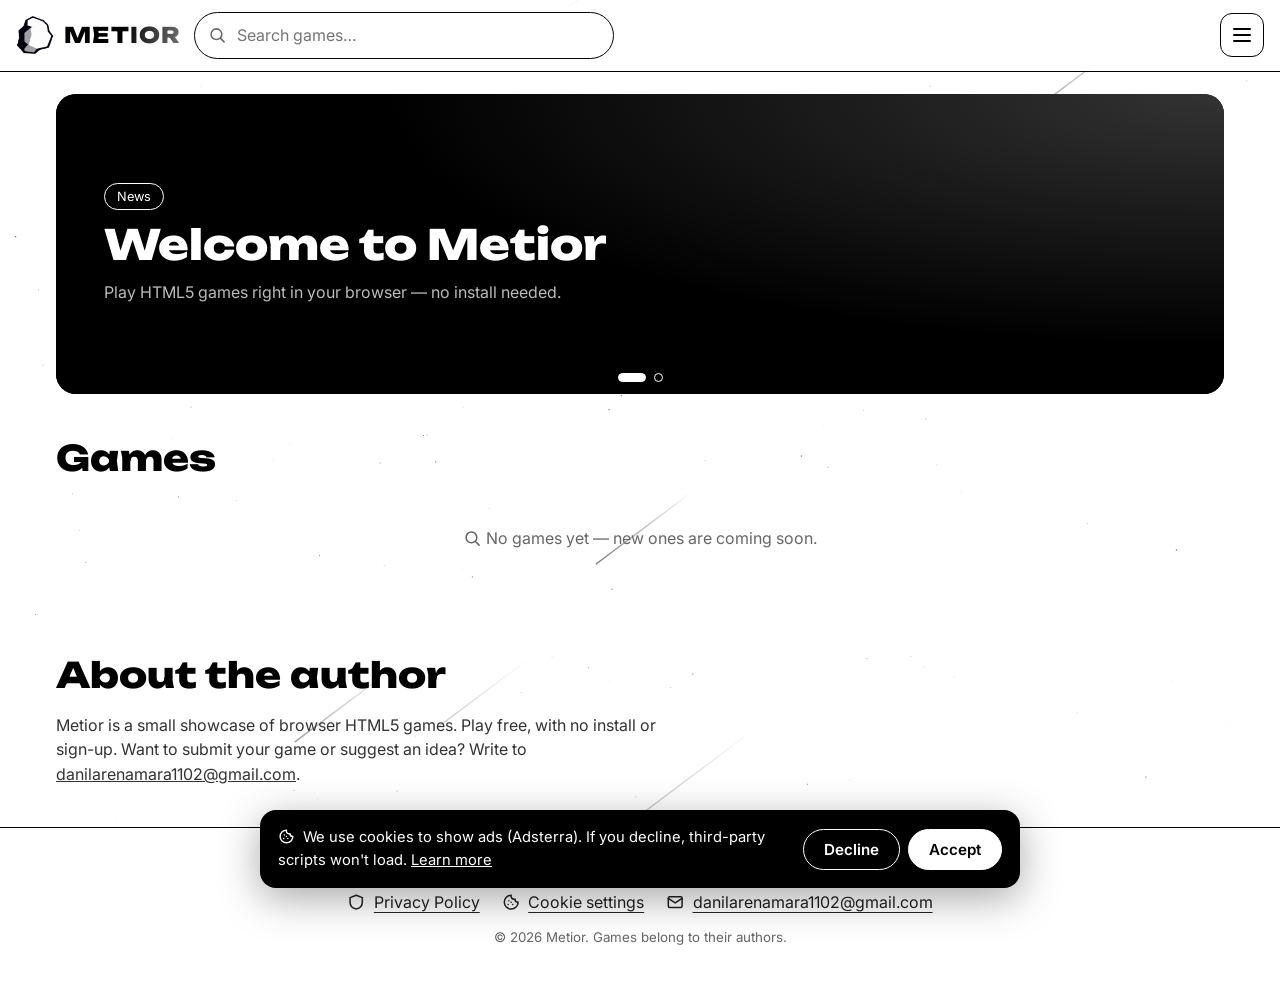
==== commit 33a7332f: "Add files via upload" ====
--- a/index.html
+++ b/index.html
@@ -27,8 +27,6 @@
   <button id="menuBtn" class="burger" data-t-aria="menu_aria" aria-expanded="false" aria-controls="drawer"><svg class="ico burger-ico" viewBox="0 0 24 24" aria-hidden="true"><line x1="4" y1="6" x2="20" y2="6"/><line x1="4" y1="12" x2="20" y2="12"/><line x1="4" y1="18" x2="20" y2="18"/></svg></button>
 </header>
 
-<!-- Верхний рекламный слот. Коды Adsterra лежат в script.js (const ADS) и грузятся только после «Принять» -->
-<div class="ad" id="adTop"></div>
 
 <main>
   <section class="slider" id="slider" data-t-aria="news_aria" aria-roledescription="carousel">
--- a/style.css
+++ b/style.css
@@ -167,3 +167,10 @@
 .ad-native{padding:0;margin:10px 0 0}
 .ad-label{display:block;margin-bottom:4px;color:var(--dim);font-size:.7rem}
 .ad iframe{display:block;margin:0 auto}
+.chips[hidden]{display:none}
+
+/* Рекламные блоки со скруглёнными углами */
+.ad-box{display:inline-block;max-width:100%;border-radius:14px;overflow:hidden;line-height:0;background:#fff}
+.ad-native{border-radius:14px;overflow:hidden}
+.slide-ad{align-items:center;justify-content:center;text-align:center;gap:8px;background:#000}
+.slide-ad .ad-label{color:#aaa;margin:0}
